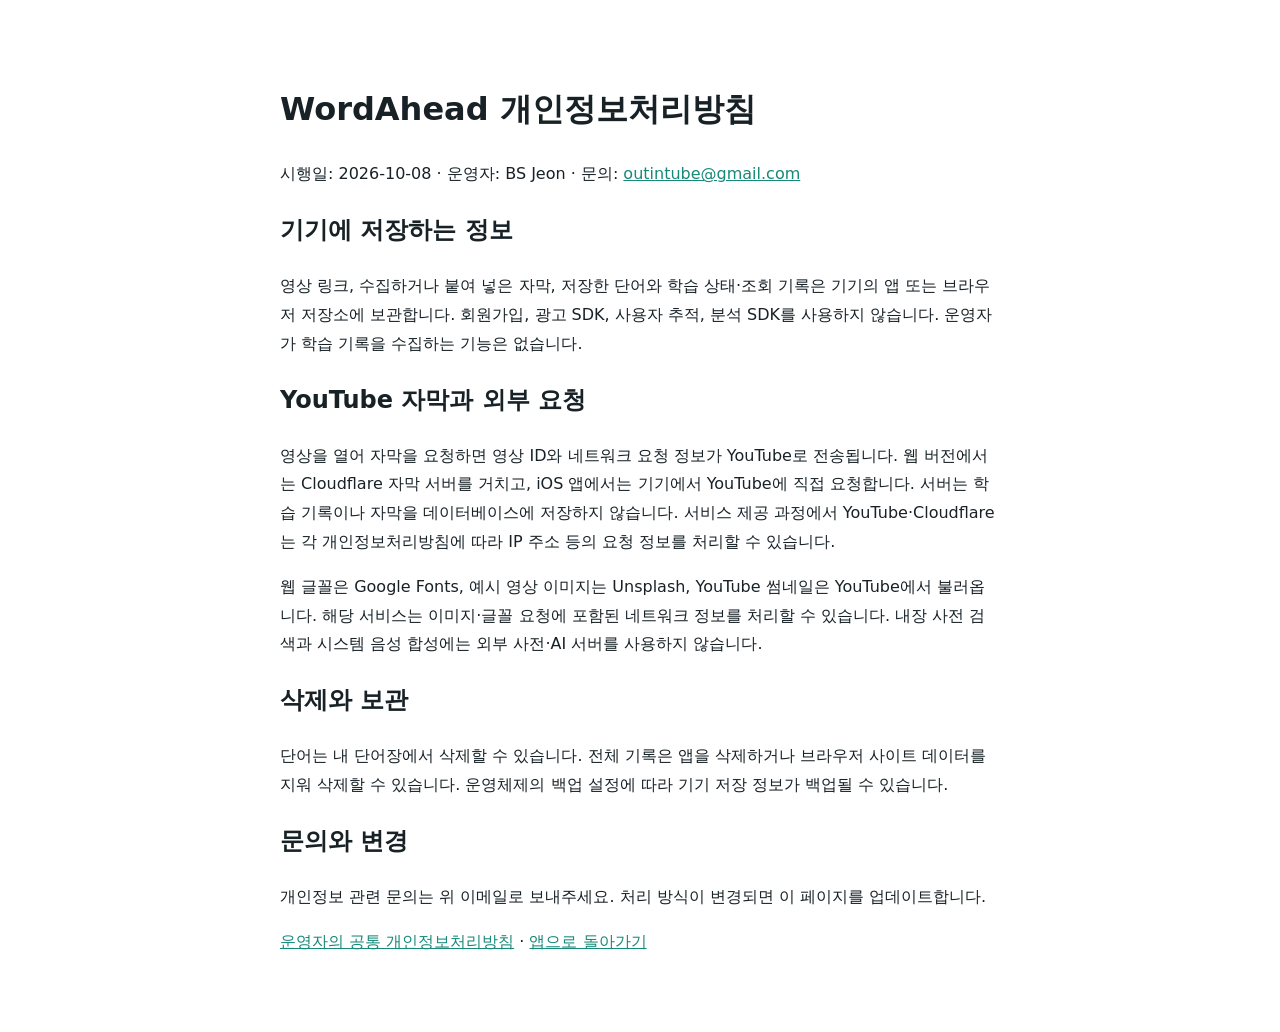
==== privacy.html @ a1f64313 "Add YouTube captions, offline dictionary, and iOS app" ====
<!doctype html><html lang="ko"><meta charset="utf-8"><meta name="viewport" content="width=device-width,initial-scale=1"><title>WordAhead 개인정보처리방침</title><style>body{max-width:720px;margin:40px auto;padding:20px;font:16px/1.8 system-ui;color:#172126}a{color:#168978}</style><body>
<h1>WordAhead 개인정보처리방침</h1><p>시행일: 2026-10-08 · 운영자: BS Jeon · 문의: <a href="mailto:outintube@gmail.com">outintube@gmail.com</a></p>
<h2>기기에 저장하는 정보</h2><p>영상 링크, 수집하거나 붙여 넣은 자막, 저장한 단어와 학습 상태·조회 기록은 기기의 앱 또는 브라우저 저장소에 보관합니다. 회원가입, 광고 SDK, 사용자 추적, 분석 SDK를 사용하지 않습니다. 운영자가 학습 기록을 수집하는 기능은 없습니다.</p>
<h2>YouTube 자막과 외부 요청</h2><p>영상을 열어 자막을 요청하면 영상 ID와 네트워크 요청 정보가 YouTube로 전송됩니다. 웹 버전에서는 Cloudflare 자막 서버를 거치고, iOS 앱에서는 기기에서 YouTube에 직접 요청합니다. 서버는 학습 기록이나 자막을 데이터베이스에 저장하지 않습니다. 서비스 제공 과정에서 YouTube·Cloudflare는 각 개인정보처리방침에 따라 IP 주소 등의 요청 정보를 처리할 수 있습니다.</p>
<p>웹 글꼴은 Google Fonts, 예시 영상 이미지는 Unsplash, YouTube 썸네일은 YouTube에서 불러옵니다. 해당 서비스는 이미지·글꼴 요청에 포함된 네트워크 정보를 처리할 수 있습니다. 내장 사전 검색과 시스템 음성 합성에는 외부 사전·AI 서버를 사용하지 않습니다.</p>
<h2>삭제와 보관</h2><p>단어는 내 단어장에서 삭제할 수 있습니다. 전체 기록은 앱을 삭제하거나 브라우저 사이트 데이터를 지워 삭제할 수 있습니다. 운영체제의 백업 설정에 따라 기기 저장 정보가 백업될 수 있습니다.</p>
<h2>문의와 변경</h2><p>개인정보 관련 문의는 위 이메일로 보내주세요. 처리 방식이 변경되면 이 페이지를 업데이트합니다.</p><p><a href="https://outinletter.github.io/privacy-policy/">운영자의 공통 개인정보처리방침</a> · <a href="index.html">앱으로 돌아가기</a></p></body></html>
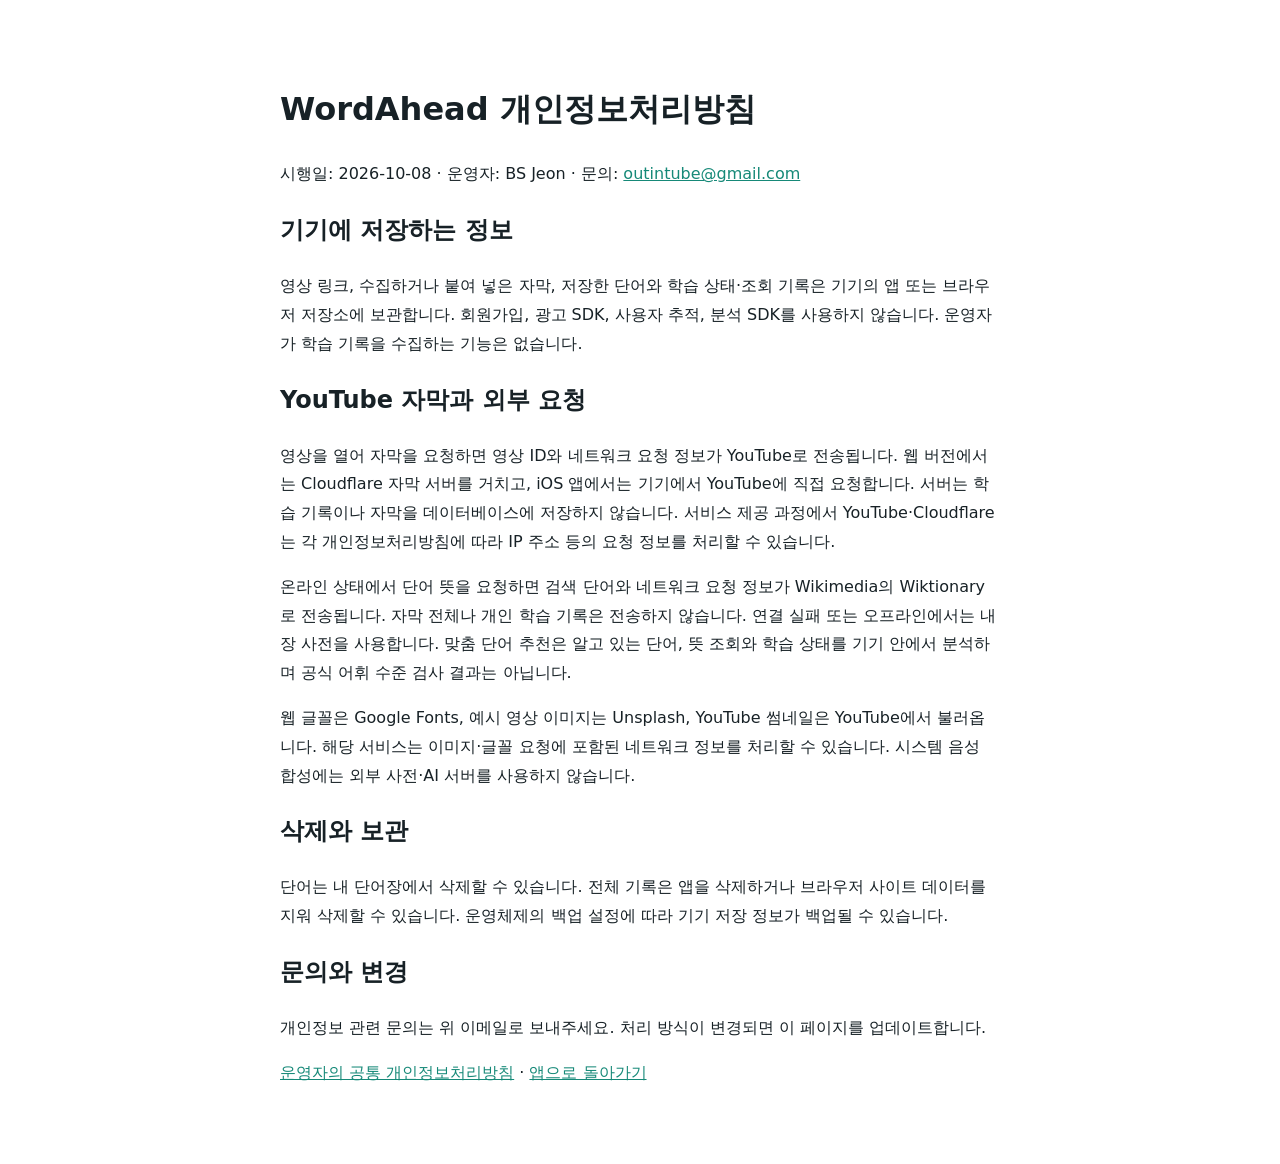
==== commit 2a909306: "Add online dictionary lookup and personalized caption vocabulary" ====
--- a/privacy.html
+++ b/privacy.html
@@ -2,6 +2,6 @@
 <h1>WordAhead 개인정보처리방침</h1><p>시행일: 2026-10-08 · 운영자: BS Jeon · 문의: <a href="mailto:outintube@gmail.com">outintube@gmail.com</a></p>
 <h2>기기에 저장하는 정보</h2><p>영상 링크, 수집하거나 붙여 넣은 자막, 저장한 단어와 학습 상태·조회 기록은 기기의 앱 또는 브라우저 저장소에 보관합니다. 회원가입, 광고 SDK, 사용자 추적, 분석 SDK를 사용하지 않습니다. 운영자가 학습 기록을 수집하는 기능은 없습니다.</p>
 <h2>YouTube 자막과 외부 요청</h2><p>영상을 열어 자막을 요청하면 영상 ID와 네트워크 요청 정보가 YouTube로 전송됩니다. 웹 버전에서는 Cloudflare 자막 서버를 거치고, iOS 앱에서는 기기에서 YouTube에 직접 요청합니다. 서버는 학습 기록이나 자막을 데이터베이스에 저장하지 않습니다. 서비스 제공 과정에서 YouTube·Cloudflare는 각 개인정보처리방침에 따라 IP 주소 등의 요청 정보를 처리할 수 있습니다.</p>
-<p>웹 글꼴은 Google Fonts, 예시 영상 이미지는 Unsplash, YouTube 썸네일은 YouTube에서 불러옵니다. 해당 서비스는 이미지·글꼴 요청에 포함된 네트워크 정보를 처리할 수 있습니다. 내장 사전 검색과 시스템 음성 합성에는 외부 사전·AI 서버를 사용하지 않습니다.</p>
+<p>온라인 상태에서 단어 뜻을 요청하면 검색 단어와 네트워크 요청 정보가 Wikimedia의 Wiktionary로 전송됩니다. 자막 전체나 개인 학습 기록은 전송하지 않습니다. 연결 실패 또는 오프라인에서는 내장 사전을 사용합니다. 맞춤 단어 추천은 알고 있는 단어, 뜻 조회와 학습 상태를 기기 안에서 분석하며 공식 어휘 수준 검사 결과는 아닙니다.</p><p>웹 글꼴은 Google Fonts, 예시 영상 이미지는 Unsplash, YouTube 썸네일은 YouTube에서 불러옵니다. 해당 서비스는 이미지·글꼴 요청에 포함된 네트워크 정보를 처리할 수 있습니다. 시스템 음성 합성에는 외부 사전·AI 서버를 사용하지 않습니다.</p>
 <h2>삭제와 보관</h2><p>단어는 내 단어장에서 삭제할 수 있습니다. 전체 기록은 앱을 삭제하거나 브라우저 사이트 데이터를 지워 삭제할 수 있습니다. 운영체제의 백업 설정에 따라 기기 저장 정보가 백업될 수 있습니다.</p>
 <h2>문의와 변경</h2><p>개인정보 관련 문의는 위 이메일로 보내주세요. 처리 방식이 변경되면 이 페이지를 업데이트합니다.</p><p><a href="https://outinletter.github.io/privacy-policy/">운영자의 공통 개인정보처리방침</a> · <a href="index.html">앱으로 돌아가기</a></p></body></html>
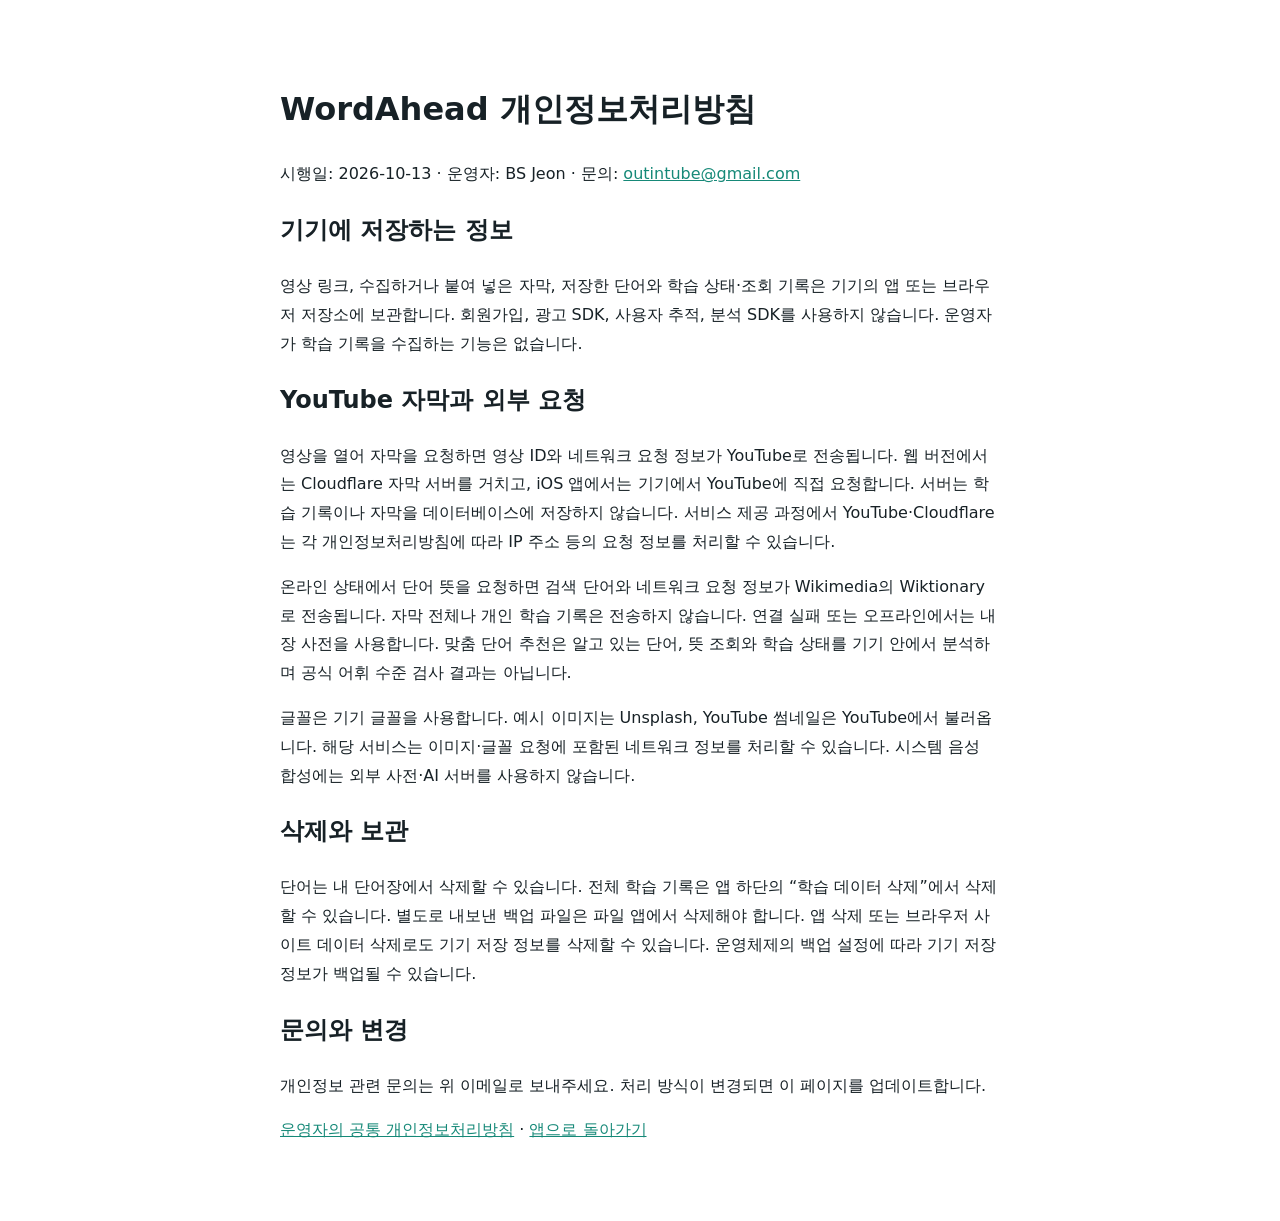
==== commit b0d2915f: "Improve review readiness, local data deletion and offline handling" ====
--- a/privacy.html
+++ b/privacy.html
@@ -1,7 +1,7 @@
 <!doctype html><html lang="ko"><meta charset="utf-8"><meta name="viewport" content="width=device-width,initial-scale=1"><title>WordAhead 개인정보처리방침</title><style>body{max-width:720px;margin:40px auto;padding:20px;font:16px/1.8 system-ui;color:#172126}a{color:#168978}</style><body>
-<h1>WordAhead 개인정보처리방침</h1><p>시행일: 2026-10-08 · 운영자: BS Jeon · 문의: <a href="mailto:outintube@gmail.com">outintube@gmail.com</a></p>
+<h1>WordAhead 개인정보처리방침</h1><p>시행일: 2026-10-13 · 운영자: BS Jeon · 문의: <a href="mailto:outintube@gmail.com">outintube@gmail.com</a></p>
 <h2>기기에 저장하는 정보</h2><p>영상 링크, 수집하거나 붙여 넣은 자막, 저장한 단어와 학습 상태·조회 기록은 기기의 앱 또는 브라우저 저장소에 보관합니다. 회원가입, 광고 SDK, 사용자 추적, 분석 SDK를 사용하지 않습니다. 운영자가 학습 기록을 수집하는 기능은 없습니다.</p>
 <h2>YouTube 자막과 외부 요청</h2><p>영상을 열어 자막을 요청하면 영상 ID와 네트워크 요청 정보가 YouTube로 전송됩니다. 웹 버전에서는 Cloudflare 자막 서버를 거치고, iOS 앱에서는 기기에서 YouTube에 직접 요청합니다. 서버는 학습 기록이나 자막을 데이터베이스에 저장하지 않습니다. 서비스 제공 과정에서 YouTube·Cloudflare는 각 개인정보처리방침에 따라 IP 주소 등의 요청 정보를 처리할 수 있습니다.</p>
-<p>온라인 상태에서 단어 뜻을 요청하면 검색 단어와 네트워크 요청 정보가 Wikimedia의 Wiktionary로 전송됩니다. 자막 전체나 개인 학습 기록은 전송하지 않습니다. 연결 실패 또는 오프라인에서는 내장 사전을 사용합니다. 맞춤 단어 추천은 알고 있는 단어, 뜻 조회와 학습 상태를 기기 안에서 분석하며 공식 어휘 수준 검사 결과는 아닙니다.</p><p>웹 글꼴은 Google Fonts, 예시 영상 이미지는 Unsplash, YouTube 썸네일은 YouTube에서 불러옵니다. 해당 서비스는 이미지·글꼴 요청에 포함된 네트워크 정보를 처리할 수 있습니다. 시스템 음성 합성에는 외부 사전·AI 서버를 사용하지 않습니다.</p>
-<h2>삭제와 보관</h2><p>단어는 내 단어장에서 삭제할 수 있습니다. 전체 기록은 앱을 삭제하거나 브라우저 사이트 데이터를 지워 삭제할 수 있습니다. 운영체제의 백업 설정에 따라 기기 저장 정보가 백업될 수 있습니다.</p>
+<p>온라인 상태에서 단어 뜻을 요청하면 검색 단어와 네트워크 요청 정보가 Wikimedia의 Wiktionary로 전송됩니다. 자막 전체나 개인 학습 기록은 전송하지 않습니다. 연결 실패 또는 오프라인에서는 내장 사전을 사용합니다. 맞춤 단어 추천은 알고 있는 단어, 뜻 조회와 학습 상태를 기기 안에서 분석하며 공식 어휘 수준 검사 결과는 아닙니다.</p><p>글꼴은 기기 글꼴을 사용합니다. 예시 이미지는 Unsplash, YouTube 썸네일은 YouTube에서 불러옵니다. 해당 서비스는 이미지·글꼴 요청에 포함된 네트워크 정보를 처리할 수 있습니다. 시스템 음성 합성에는 외부 사전·AI 서버를 사용하지 않습니다.</p>
+<h2>삭제와 보관</h2><p>단어는 내 단어장에서 삭제할 수 있습니다. 전체 학습 기록은 앱 하단의 “학습 데이터 삭제”에서 삭제할 수 있습니다. 별도로 내보낸 백업 파일은 파일 앱에서 삭제해야 합니다. 앱 삭제 또는 브라우저 사이트 데이터 삭제로도 기기 저장 정보를 삭제할 수 있습니다. 운영체제의 백업 설정에 따라 기기 저장 정보가 백업될 수 있습니다.</p>
 <h2>문의와 변경</h2><p>개인정보 관련 문의는 위 이메일로 보내주세요. 처리 방식이 변경되면 이 페이지를 업데이트합니다.</p><p><a href="https://outinletter.github.io/privacy-policy/">운영자의 공통 개인정보처리방침</a> · <a href="index.html">앱으로 돌아가기</a></p></body></html>
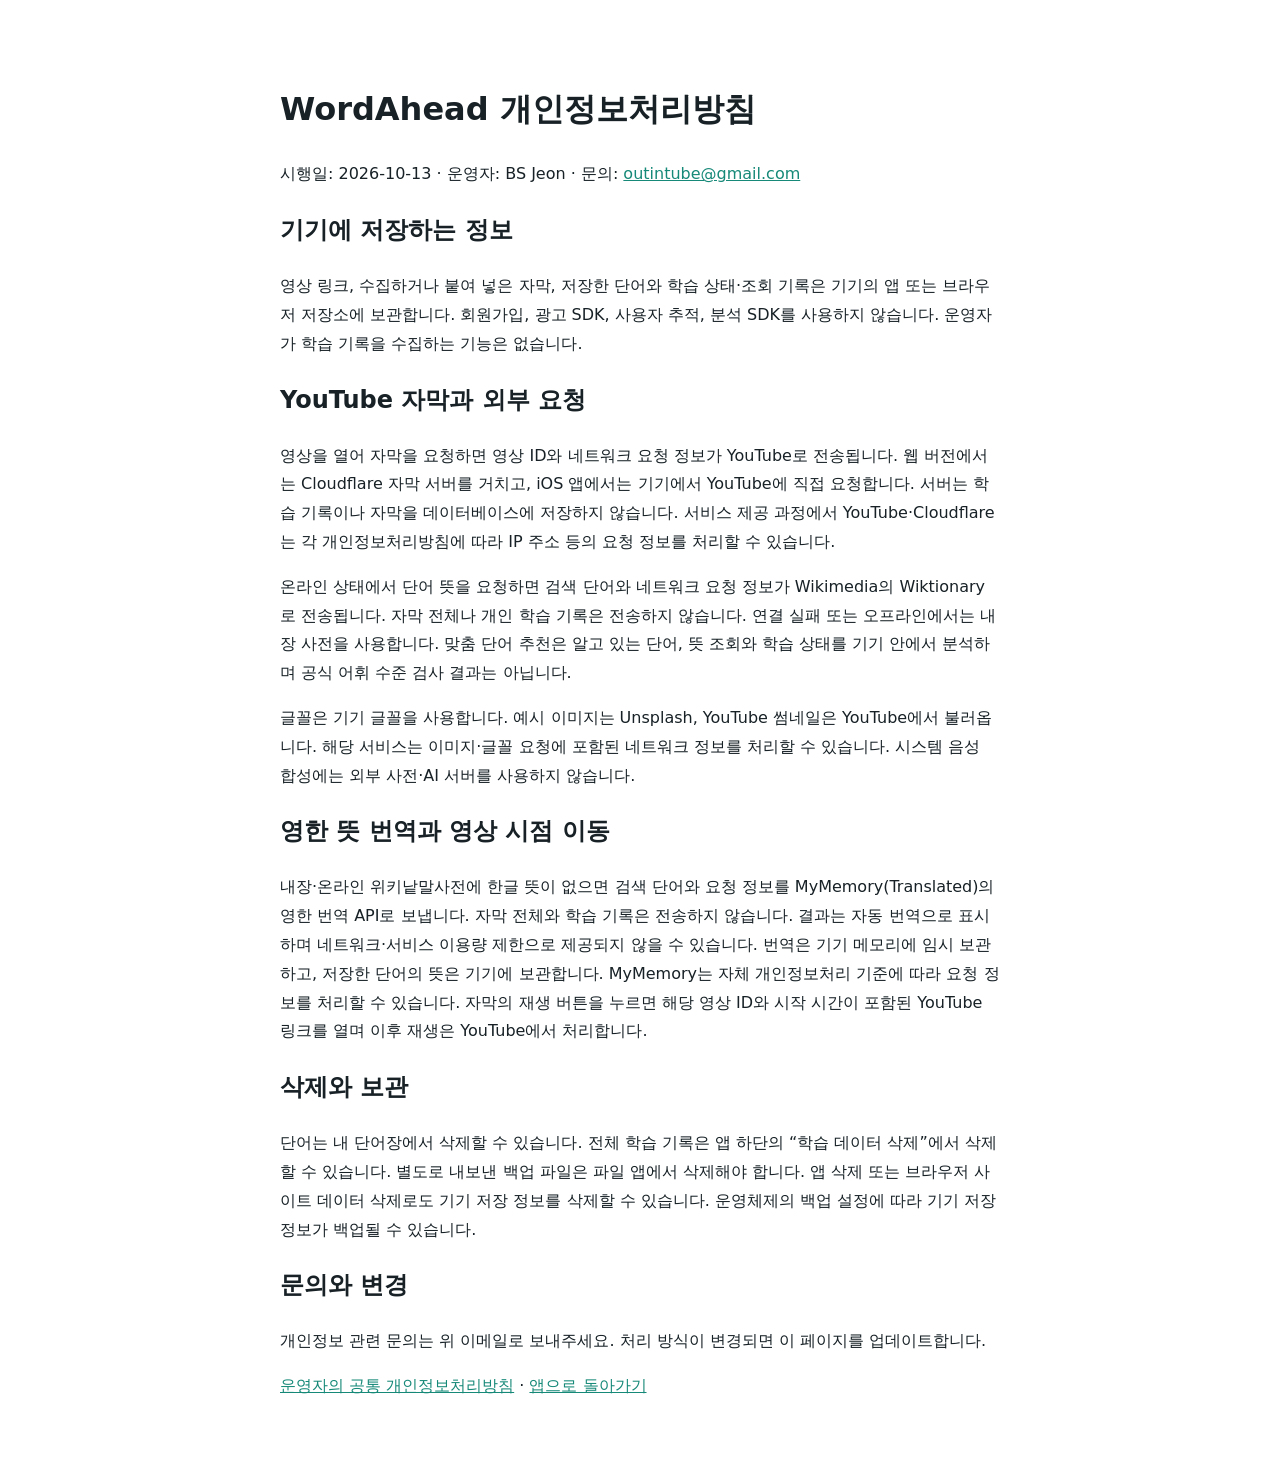
==== commit 43ffd4ba: "Filter basic vocabulary and improve Korean lookup and reader controls" ====
--- a/privacy.html
+++ b/privacy.html
@@ -3,5 +3,6 @@
 <h2>기기에 저장하는 정보</h2><p>영상 링크, 수집하거나 붙여 넣은 자막, 저장한 단어와 학습 상태·조회 기록은 기기의 앱 또는 브라우저 저장소에 보관합니다. 회원가입, 광고 SDK, 사용자 추적, 분석 SDK를 사용하지 않습니다. 운영자가 학습 기록을 수집하는 기능은 없습니다.</p>
 <h2>YouTube 자막과 외부 요청</h2><p>영상을 열어 자막을 요청하면 영상 ID와 네트워크 요청 정보가 YouTube로 전송됩니다. 웹 버전에서는 Cloudflare 자막 서버를 거치고, iOS 앱에서는 기기에서 YouTube에 직접 요청합니다. 서버는 학습 기록이나 자막을 데이터베이스에 저장하지 않습니다. 서비스 제공 과정에서 YouTube·Cloudflare는 각 개인정보처리방침에 따라 IP 주소 등의 요청 정보를 처리할 수 있습니다.</p>
 <p>온라인 상태에서 단어 뜻을 요청하면 검색 단어와 네트워크 요청 정보가 Wikimedia의 Wiktionary로 전송됩니다. 자막 전체나 개인 학습 기록은 전송하지 않습니다. 연결 실패 또는 오프라인에서는 내장 사전을 사용합니다. 맞춤 단어 추천은 알고 있는 단어, 뜻 조회와 학습 상태를 기기 안에서 분석하며 공식 어휘 수준 검사 결과는 아닙니다.</p><p>글꼴은 기기 글꼴을 사용합니다. 예시 이미지는 Unsplash, YouTube 썸네일은 YouTube에서 불러옵니다. 해당 서비스는 이미지·글꼴 요청에 포함된 네트워크 정보를 처리할 수 있습니다. 시스템 음성 합성에는 외부 사전·AI 서버를 사용하지 않습니다.</p>
+<h2>영한 뜻 번역과 영상 시점 이동</h2><p>내장·온라인 위키낱말사전에 한글 뜻이 없으면 검색 단어와 요청 정보를 MyMemory(Translated)의 영한 번역 API로 보냅니다. 자막 전체와 학습 기록은 전송하지 않습니다. 결과는 자동 번역으로 표시하며 네트워크·서비스 이용량 제한으로 제공되지 않을 수 있습니다. 번역은 기기 메모리에 임시 보관하고, 저장한 단어의 뜻은 기기에 보관합니다. MyMemory는 자체 개인정보처리 기준에 따라 요청 정보를 처리할 수 있습니다. 자막의 재생 버튼을 누르면 해당 영상 ID와 시작 시간이 포함된 YouTube 링크를 열며 이후 재생은 YouTube에서 처리합니다.</p>
 <h2>삭제와 보관</h2><p>단어는 내 단어장에서 삭제할 수 있습니다. 전체 학습 기록은 앱 하단의 “학습 데이터 삭제”에서 삭제할 수 있습니다. 별도로 내보낸 백업 파일은 파일 앱에서 삭제해야 합니다. 앱 삭제 또는 브라우저 사이트 데이터 삭제로도 기기 저장 정보를 삭제할 수 있습니다. 운영체제의 백업 설정에 따라 기기 저장 정보가 백업될 수 있습니다.</p>
 <h2>문의와 변경</h2><p>개인정보 관련 문의는 위 이메일로 보내주세요. 처리 방식이 변경되면 이 페이지를 업데이트합니다.</p><p><a href="https://outinletter.github.io/privacy-policy/">운영자의 공통 개인정보처리방침</a> · <a href="index.html">앱으로 돌아가기</a></p></body></html>
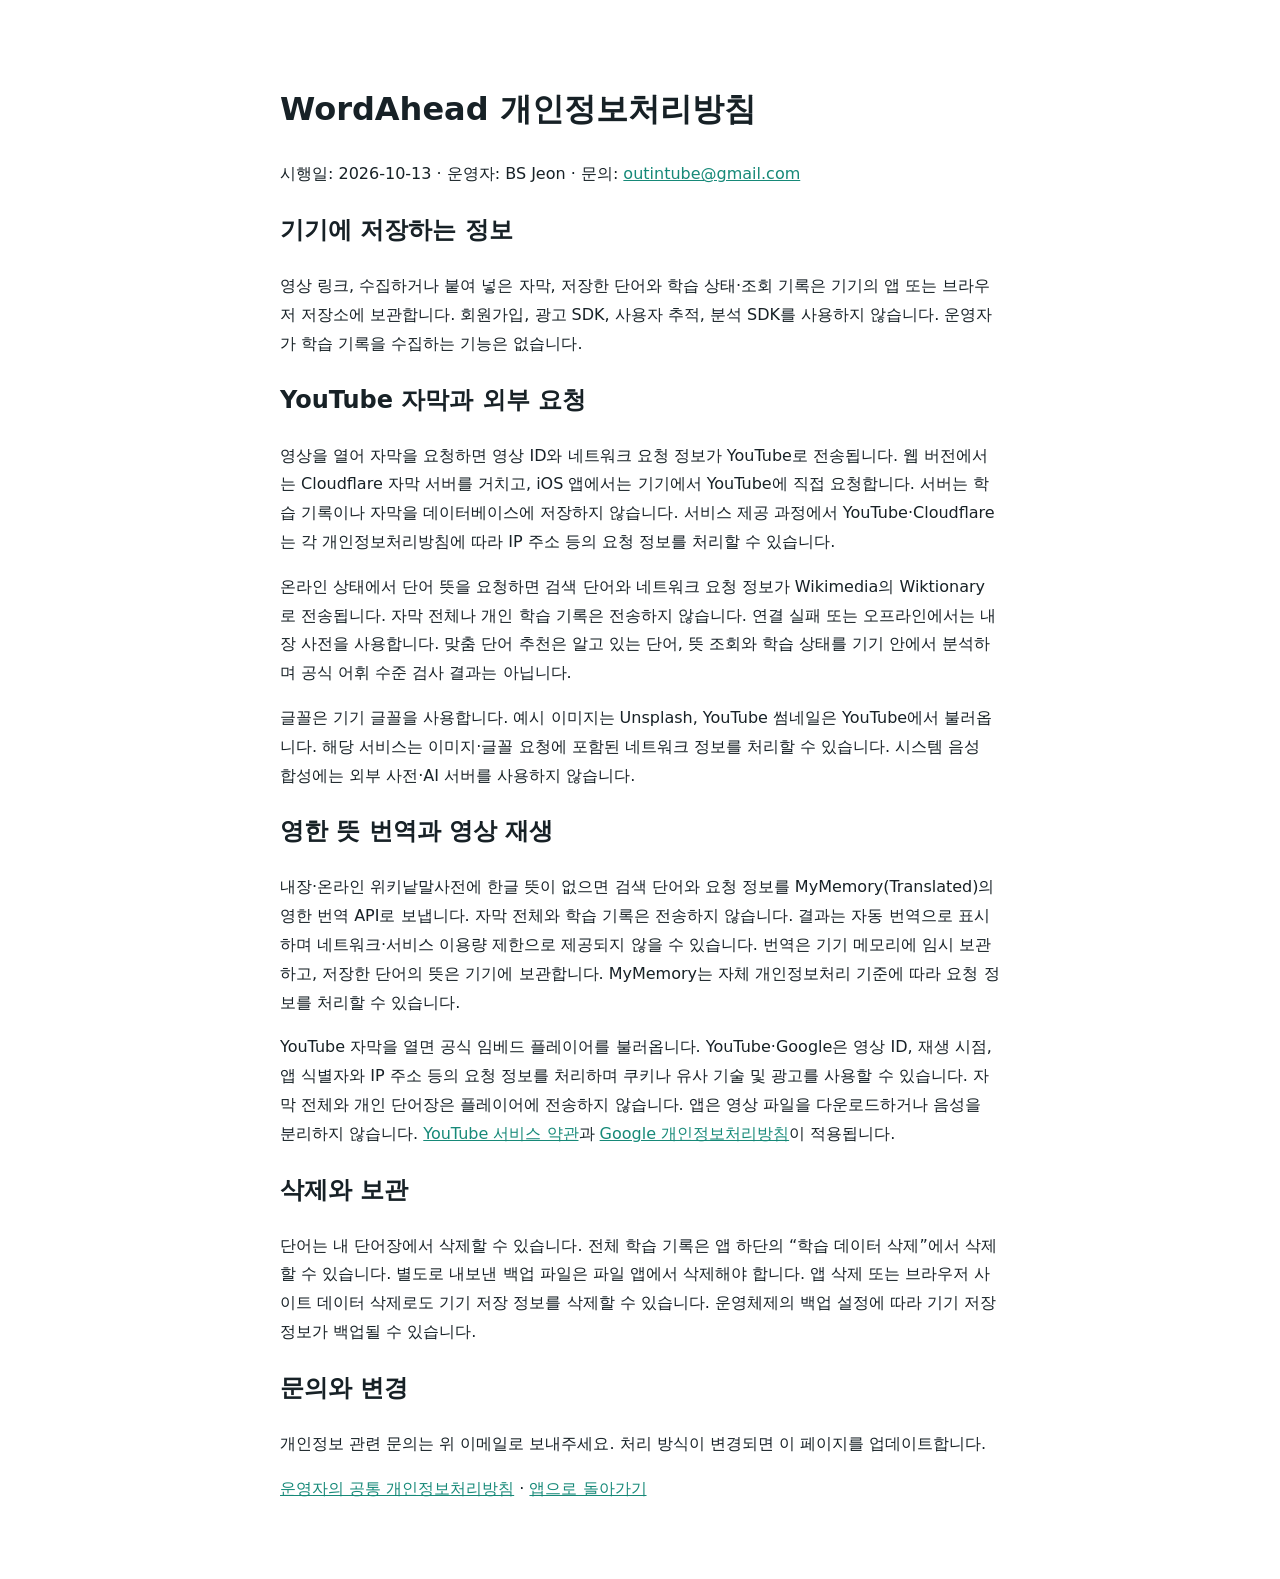
==== commit e3be3a13: "Embed official YouTube player with transcript seeking for 1.1.0" ====
--- a/privacy.html
+++ b/privacy.html
@@ -3,6 +3,6 @@
 <h2>기기에 저장하는 정보</h2><p>영상 링크, 수집하거나 붙여 넣은 자막, 저장한 단어와 학습 상태·조회 기록은 기기의 앱 또는 브라우저 저장소에 보관합니다. 회원가입, 광고 SDK, 사용자 추적, 분석 SDK를 사용하지 않습니다. 운영자가 학습 기록을 수집하는 기능은 없습니다.</p>
 <h2>YouTube 자막과 외부 요청</h2><p>영상을 열어 자막을 요청하면 영상 ID와 네트워크 요청 정보가 YouTube로 전송됩니다. 웹 버전에서는 Cloudflare 자막 서버를 거치고, iOS 앱에서는 기기에서 YouTube에 직접 요청합니다. 서버는 학습 기록이나 자막을 데이터베이스에 저장하지 않습니다. 서비스 제공 과정에서 YouTube·Cloudflare는 각 개인정보처리방침에 따라 IP 주소 등의 요청 정보를 처리할 수 있습니다.</p>
 <p>온라인 상태에서 단어 뜻을 요청하면 검색 단어와 네트워크 요청 정보가 Wikimedia의 Wiktionary로 전송됩니다. 자막 전체나 개인 학습 기록은 전송하지 않습니다. 연결 실패 또는 오프라인에서는 내장 사전을 사용합니다. 맞춤 단어 추천은 알고 있는 단어, 뜻 조회와 학습 상태를 기기 안에서 분석하며 공식 어휘 수준 검사 결과는 아닙니다.</p><p>글꼴은 기기 글꼴을 사용합니다. 예시 이미지는 Unsplash, YouTube 썸네일은 YouTube에서 불러옵니다. 해당 서비스는 이미지·글꼴 요청에 포함된 네트워크 정보를 처리할 수 있습니다. 시스템 음성 합성에는 외부 사전·AI 서버를 사용하지 않습니다.</p>
-<h2>영한 뜻 번역과 영상 시점 이동</h2><p>내장·온라인 위키낱말사전에 한글 뜻이 없으면 검색 단어와 요청 정보를 MyMemory(Translated)의 영한 번역 API로 보냅니다. 자막 전체와 학습 기록은 전송하지 않습니다. 결과는 자동 번역으로 표시하며 네트워크·서비스 이용량 제한으로 제공되지 않을 수 있습니다. 번역은 기기 메모리에 임시 보관하고, 저장한 단어의 뜻은 기기에 보관합니다. MyMemory는 자체 개인정보처리 기준에 따라 요청 정보를 처리할 수 있습니다. 자막의 재생 버튼을 누르면 해당 영상 ID와 시작 시간이 포함된 YouTube 링크를 열며 이후 재생은 YouTube에서 처리합니다.</p>
+<h2>영한 뜻 번역과 영상 재생</h2><p>내장·온라인 위키낱말사전에 한글 뜻이 없으면 검색 단어와 요청 정보를 MyMemory(Translated)의 영한 번역 API로 보냅니다. 자막 전체와 학습 기록은 전송하지 않습니다. 결과는 자동 번역으로 표시하며 네트워크·서비스 이용량 제한으로 제공되지 않을 수 있습니다. 번역은 기기 메모리에 임시 보관하고, 저장한 단어의 뜻은 기기에 보관합니다. MyMemory는 자체 개인정보처리 기준에 따라 요청 정보를 처리할 수 있습니다.</p><p>YouTube 자막을 열면 공식 임베드 플레이어를 불러옵니다. YouTube·Google은 영상 ID, 재생 시점, 앱 식별자와 IP 주소 등의 요청 정보를 처리하며 쿠키나 유사 기술 및 광고를 사용할 수 있습니다. 자막 전체와 개인 단어장은 플레이어에 전송하지 않습니다. 앱은 영상 파일을 다운로드하거나 음성을 분리하지 않습니다. <a href="https://www.youtube.com/t/terms">YouTube 서비스 약관</a>과 <a href="https://policies.google.com/privacy">Google 개인정보처리방침</a>이 적용됩니다.</p>
 <h2>삭제와 보관</h2><p>단어는 내 단어장에서 삭제할 수 있습니다. 전체 학습 기록은 앱 하단의 “학습 데이터 삭제”에서 삭제할 수 있습니다. 별도로 내보낸 백업 파일은 파일 앱에서 삭제해야 합니다. 앱 삭제 또는 브라우저 사이트 데이터 삭제로도 기기 저장 정보를 삭제할 수 있습니다. 운영체제의 백업 설정에 따라 기기 저장 정보가 백업될 수 있습니다.</p>
 <h2>문의와 변경</h2><p>개인정보 관련 문의는 위 이메일로 보내주세요. 처리 방식이 변경되면 이 페이지를 업데이트합니다.</p><p><a href="https://outinletter.github.io/privacy-policy/">운영자의 공통 개인정보처리방침</a> · <a href="index.html">앱으로 돌아가기</a></p></body></html>
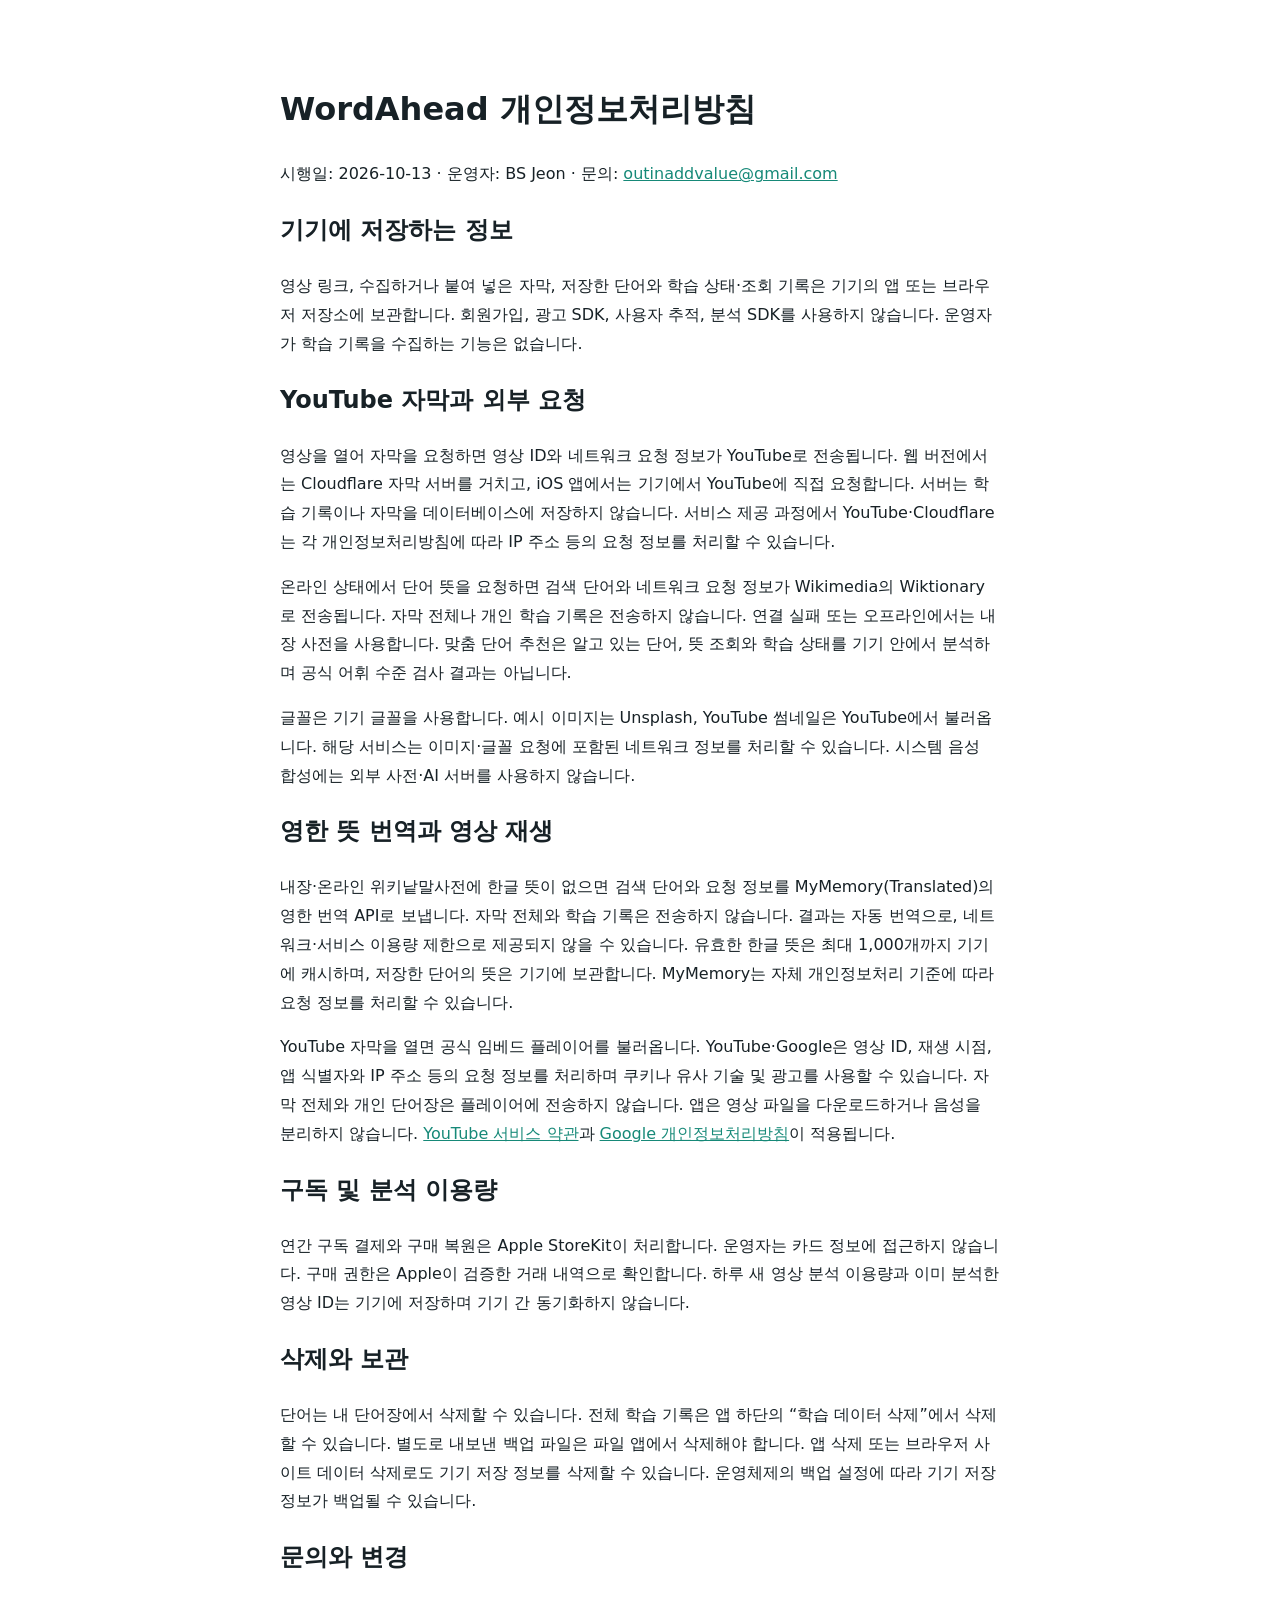
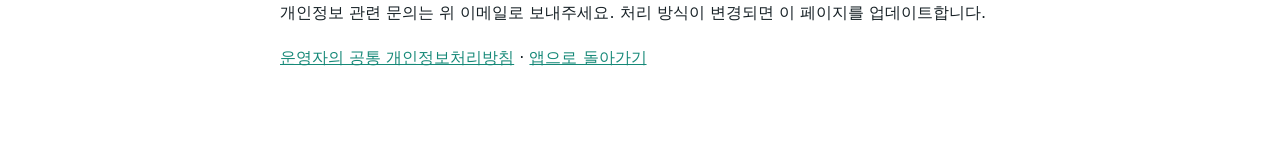
==== commit 190b19da: "Add annual learning subscription and refine dictionary and playback settings" ====
--- a/privacy.html
+++ b/privacy.html
@@ -1,8 +1,8 @@
 <!doctype html><html lang="ko"><meta charset="utf-8"><meta name="viewport" content="width=device-width,initial-scale=1"><title>WordAhead 개인정보처리방침</title><style>body{max-width:720px;margin:40px auto;padding:20px;font:16px/1.8 system-ui;color:#172126}a{color:#168978}</style><body>
-<h1>WordAhead 개인정보처리방침</h1><p>시행일: 2026-10-13 · 운영자: BS Jeon · 문의: <a href="mailto:outintube@gmail.com">outintube@gmail.com</a></p>
+<h1>WordAhead 개인정보처리방침</h1><p>시행일: 2026-10-13 · 운영자: BS Jeon · 문의: <a href="mailto:outinaddvalue@gmail.com">outinaddvalue@gmail.com</a></p>
 <h2>기기에 저장하는 정보</h2><p>영상 링크, 수집하거나 붙여 넣은 자막, 저장한 단어와 학습 상태·조회 기록은 기기의 앱 또는 브라우저 저장소에 보관합니다. 회원가입, 광고 SDK, 사용자 추적, 분석 SDK를 사용하지 않습니다. 운영자가 학습 기록을 수집하는 기능은 없습니다.</p>
 <h2>YouTube 자막과 외부 요청</h2><p>영상을 열어 자막을 요청하면 영상 ID와 네트워크 요청 정보가 YouTube로 전송됩니다. 웹 버전에서는 Cloudflare 자막 서버를 거치고, iOS 앱에서는 기기에서 YouTube에 직접 요청합니다. 서버는 학습 기록이나 자막을 데이터베이스에 저장하지 않습니다. 서비스 제공 과정에서 YouTube·Cloudflare는 각 개인정보처리방침에 따라 IP 주소 등의 요청 정보를 처리할 수 있습니다.</p>
 <p>온라인 상태에서 단어 뜻을 요청하면 검색 단어와 네트워크 요청 정보가 Wikimedia의 Wiktionary로 전송됩니다. 자막 전체나 개인 학습 기록은 전송하지 않습니다. 연결 실패 또는 오프라인에서는 내장 사전을 사용합니다. 맞춤 단어 추천은 알고 있는 단어, 뜻 조회와 학습 상태를 기기 안에서 분석하며 공식 어휘 수준 검사 결과는 아닙니다.</p><p>글꼴은 기기 글꼴을 사용합니다. 예시 이미지는 Unsplash, YouTube 썸네일은 YouTube에서 불러옵니다. 해당 서비스는 이미지·글꼴 요청에 포함된 네트워크 정보를 처리할 수 있습니다. 시스템 음성 합성에는 외부 사전·AI 서버를 사용하지 않습니다.</p>
-<h2>영한 뜻 번역과 영상 재생</h2><p>내장·온라인 위키낱말사전에 한글 뜻이 없으면 검색 단어와 요청 정보를 MyMemory(Translated)의 영한 번역 API로 보냅니다. 자막 전체와 학습 기록은 전송하지 않습니다. 결과는 자동 번역으로 표시하며 네트워크·서비스 이용량 제한으로 제공되지 않을 수 있습니다. 번역은 기기 메모리에 임시 보관하고, 저장한 단어의 뜻은 기기에 보관합니다. MyMemory는 자체 개인정보처리 기준에 따라 요청 정보를 처리할 수 있습니다.</p><p>YouTube 자막을 열면 공식 임베드 플레이어를 불러옵니다. YouTube·Google은 영상 ID, 재생 시점, 앱 식별자와 IP 주소 등의 요청 정보를 처리하며 쿠키나 유사 기술 및 광고를 사용할 수 있습니다. 자막 전체와 개인 단어장은 플레이어에 전송하지 않습니다. 앱은 영상 파일을 다운로드하거나 음성을 분리하지 않습니다. <a href="https://www.youtube.com/t/terms">YouTube 서비스 약관</a>과 <a href="https://policies.google.com/privacy">Google 개인정보처리방침</a>이 적용됩니다.</p>
-<h2>삭제와 보관</h2><p>단어는 내 단어장에서 삭제할 수 있습니다. 전체 학습 기록은 앱 하단의 “학습 데이터 삭제”에서 삭제할 수 있습니다. 별도로 내보낸 백업 파일은 파일 앱에서 삭제해야 합니다. 앱 삭제 또는 브라우저 사이트 데이터 삭제로도 기기 저장 정보를 삭제할 수 있습니다. 운영체제의 백업 설정에 따라 기기 저장 정보가 백업될 수 있습니다.</p>
+<h2>영한 뜻 번역과 영상 재생</h2><p>내장·온라인 위키낱말사전에 한글 뜻이 없으면 검색 단어와 요청 정보를 MyMemory(Translated)의 영한 번역 API로 보냅니다. 자막 전체와 학습 기록은 전송하지 않습니다. 결과는 자동 번역으로, 네트워크·서비스 이용량 제한으로 제공되지 않을 수 있습니다. 유효한 한글 뜻은 최대 1,000개까지 기기에 캐시하며, 저장한 단어의 뜻은 기기에 보관합니다. MyMemory는 자체 개인정보처리 기준에 따라 요청 정보를 처리할 수 있습니다.</p><p>YouTube 자막을 열면 공식 임베드 플레이어를 불러옵니다. YouTube·Google은 영상 ID, 재생 시점, 앱 식별자와 IP 주소 등의 요청 정보를 처리하며 쿠키나 유사 기술 및 광고를 사용할 수 있습니다. 자막 전체와 개인 단어장은 플레이어에 전송하지 않습니다. 앱은 영상 파일을 다운로드하거나 음성을 분리하지 않습니다. <a href="https://www.youtube.com/t/terms">YouTube 서비스 약관</a>과 <a href="https://policies.google.com/privacy">Google 개인정보처리방침</a>이 적용됩니다.</p>
+<h2>구독 및 분석 이용량</h2><p>연간 구독 결제와 구매 복원은 Apple StoreKit이 처리합니다. 운영자는 카드 정보에 접근하지 않습니다. 구매 권한은 Apple이 검증한 거래 내역으로 확인합니다. 하루 새 영상 분석 이용량과 이미 분석한 영상 ID는 기기에 저장하며 기기 간 동기화하지 않습니다.</p><h2>삭제와 보관</h2><p>단어는 내 단어장에서 삭제할 수 있습니다. 전체 학습 기록은 앱 하단의 “학습 데이터 삭제”에서 삭제할 수 있습니다. 별도로 내보낸 백업 파일은 파일 앱에서 삭제해야 합니다. 앱 삭제 또는 브라우저 사이트 데이터 삭제로도 기기 저장 정보를 삭제할 수 있습니다. 운영체제의 백업 설정에 따라 기기 저장 정보가 백업될 수 있습니다.</p>
 <h2>문의와 변경</h2><p>개인정보 관련 문의는 위 이메일로 보내주세요. 처리 방식이 변경되면 이 페이지를 업데이트합니다.</p><p><a href="https://outinletter.github.io/privacy-policy/">운영자의 공통 개인정보처리방침</a> · <a href="index.html">앱으로 돌아가기</a></p></body></html>
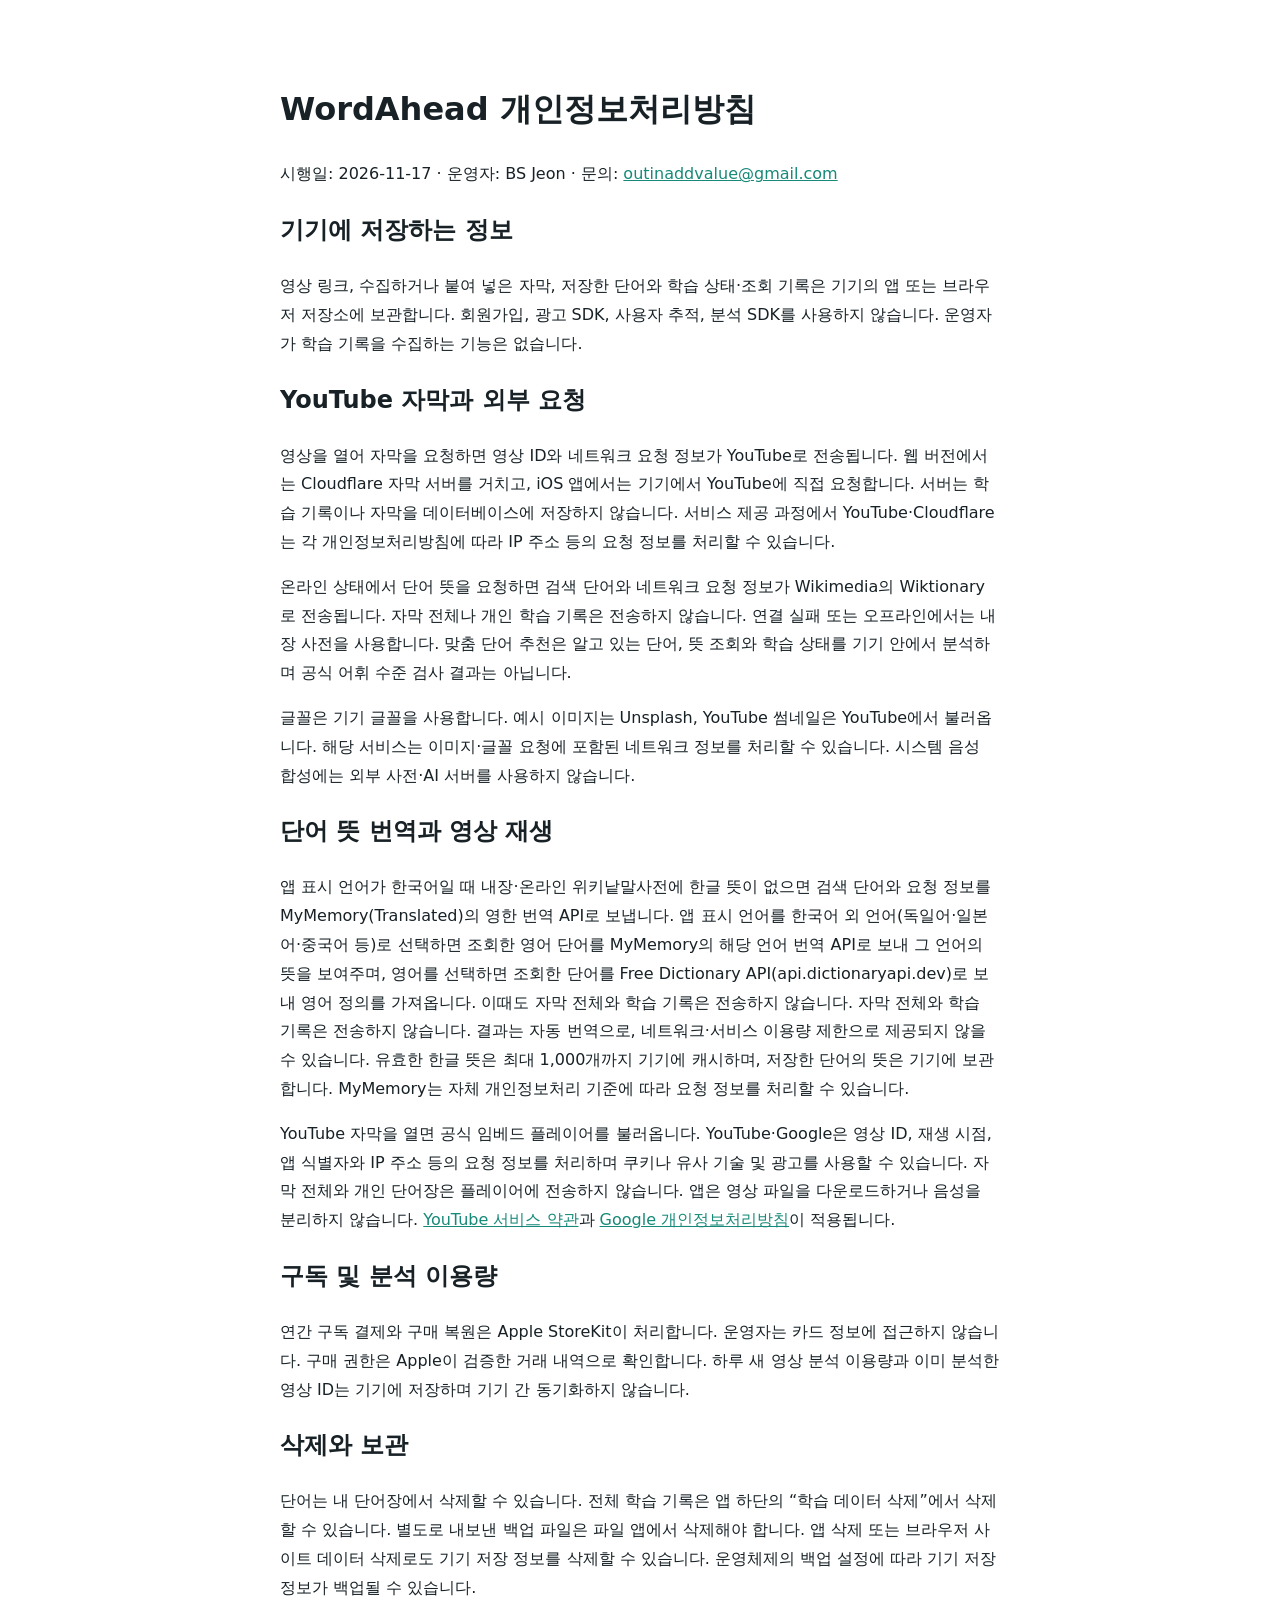
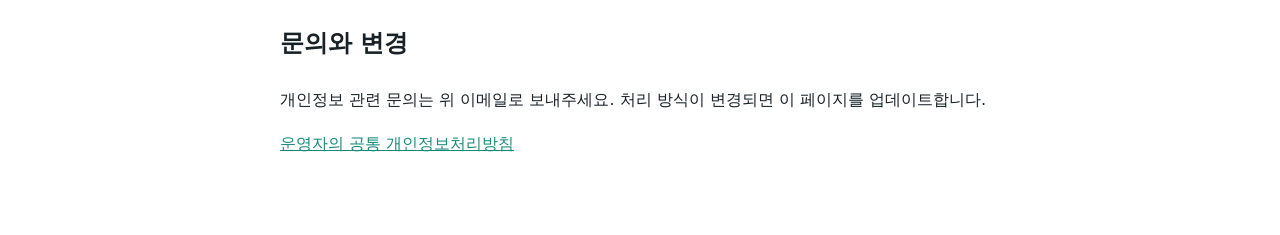
==== commit 66d84b47: "Per-language online word meanings, 12 UI languages, popup/gesture fixes, restore privacy and support" ====
--- a/privacy.html
+++ b/privacy.html
@@ -1,8 +1,8 @@
 <!doctype html><html lang="ko"><meta charset="utf-8"><meta name="viewport" content="width=device-width,initial-scale=1"><title>WordAhead 개인정보처리방침</title><style>body{max-width:720px;margin:40px auto;padding:20px;font:16px/1.8 system-ui;color:#172126}a{color:#168978}</style><body>
-<h1>WordAhead 개인정보처리방침</h1><p>시행일: 2026-10-13 · 운영자: BS Jeon · 문의: <a href="mailto:outinaddvalue@gmail.com">outinaddvalue@gmail.com</a></p>
+<h1>WordAhead 개인정보처리방침</h1><p>시행일: 2026-11-17 · 운영자: BS Jeon · 문의: <a href="mailto:outinaddvalue@gmail.com">outinaddvalue@gmail.com</a></p>
 <h2>기기에 저장하는 정보</h2><p>영상 링크, 수집하거나 붙여 넣은 자막, 저장한 단어와 학습 상태·조회 기록은 기기의 앱 또는 브라우저 저장소에 보관합니다. 회원가입, 광고 SDK, 사용자 추적, 분석 SDK를 사용하지 않습니다. 운영자가 학습 기록을 수집하는 기능은 없습니다.</p>
 <h2>YouTube 자막과 외부 요청</h2><p>영상을 열어 자막을 요청하면 영상 ID와 네트워크 요청 정보가 YouTube로 전송됩니다. 웹 버전에서는 Cloudflare 자막 서버를 거치고, iOS 앱에서는 기기에서 YouTube에 직접 요청합니다. 서버는 학습 기록이나 자막을 데이터베이스에 저장하지 않습니다. 서비스 제공 과정에서 YouTube·Cloudflare는 각 개인정보처리방침에 따라 IP 주소 등의 요청 정보를 처리할 수 있습니다.</p>
 <p>온라인 상태에서 단어 뜻을 요청하면 검색 단어와 네트워크 요청 정보가 Wikimedia의 Wiktionary로 전송됩니다. 자막 전체나 개인 학습 기록은 전송하지 않습니다. 연결 실패 또는 오프라인에서는 내장 사전을 사용합니다. 맞춤 단어 추천은 알고 있는 단어, 뜻 조회와 학습 상태를 기기 안에서 분석하며 공식 어휘 수준 검사 결과는 아닙니다.</p><p>글꼴은 기기 글꼴을 사용합니다. 예시 이미지는 Unsplash, YouTube 썸네일은 YouTube에서 불러옵니다. 해당 서비스는 이미지·글꼴 요청에 포함된 네트워크 정보를 처리할 수 있습니다. 시스템 음성 합성에는 외부 사전·AI 서버를 사용하지 않습니다.</p>
-<h2>영한 뜻 번역과 영상 재생</h2><p>내장·온라인 위키낱말사전에 한글 뜻이 없으면 검색 단어와 요청 정보를 MyMemory(Translated)의 영한 번역 API로 보냅니다. 자막 전체와 학습 기록은 전송하지 않습니다. 결과는 자동 번역으로, 네트워크·서비스 이용량 제한으로 제공되지 않을 수 있습니다. 유효한 한글 뜻은 최대 1,000개까지 기기에 캐시하며, 저장한 단어의 뜻은 기기에 보관합니다. MyMemory는 자체 개인정보처리 기준에 따라 요청 정보를 처리할 수 있습니다.</p><p>YouTube 자막을 열면 공식 임베드 플레이어를 불러옵니다. YouTube·Google은 영상 ID, 재생 시점, 앱 식별자와 IP 주소 등의 요청 정보를 처리하며 쿠키나 유사 기술 및 광고를 사용할 수 있습니다. 자막 전체와 개인 단어장은 플레이어에 전송하지 않습니다. 앱은 영상 파일을 다운로드하거나 음성을 분리하지 않습니다. <a href="https://www.youtube.com/t/terms">YouTube 서비스 약관</a>과 <a href="https://policies.google.com/privacy">Google 개인정보처리방침</a>이 적용됩니다.</p>
+<h2>단어 뜻 번역과 영상 재생</h2><p>앱 표시 언어가 한국어일 때 내장·온라인 위키낱말사전에 한글 뜻이 없으면 검색 단어와 요청 정보를 MyMemory(Translated)의 영한 번역 API로 보냅니다. 앱 표시 언어를 한국어 외 언어(독일어·일본어·중국어 등)로 선택하면 조회한 영어 단어를 MyMemory의 해당 언어 번역 API로 보내 그 언어의 뜻을 보여주며, 영어를 선택하면 조회한 단어를 Free Dictionary API(api.dictionaryapi.dev)로 보내 영어 정의를 가져옵니다. 이때도 자막 전체와 학습 기록은 전송하지 않습니다. 자막 전체와 학습 기록은 전송하지 않습니다. 결과는 자동 번역으로, 네트워크·서비스 이용량 제한으로 제공되지 않을 수 있습니다. 유효한 한글 뜻은 최대 1,000개까지 기기에 캐시하며, 저장한 단어의 뜻은 기기에 보관합니다. MyMemory는 자체 개인정보처리 기준에 따라 요청 정보를 처리할 수 있습니다.</p><p>YouTube 자막을 열면 공식 임베드 플레이어를 불러옵니다. YouTube·Google은 영상 ID, 재생 시점, 앱 식별자와 IP 주소 등의 요청 정보를 처리하며 쿠키나 유사 기술 및 광고를 사용할 수 있습니다. 자막 전체와 개인 단어장은 플레이어에 전송하지 않습니다. 앱은 영상 파일을 다운로드하거나 음성을 분리하지 않습니다. <a href="https://www.youtube.com/t/terms">YouTube 서비스 약관</a>과 <a href="https://policies.google.com/privacy">Google 개인정보처리방침</a>이 적용됩니다.</p>
 <h2>구독 및 분석 이용량</h2><p>연간 구독 결제와 구매 복원은 Apple StoreKit이 처리합니다. 운영자는 카드 정보에 접근하지 않습니다. 구매 권한은 Apple이 검증한 거래 내역으로 확인합니다. 하루 새 영상 분석 이용량과 이미 분석한 영상 ID는 기기에 저장하며 기기 간 동기화하지 않습니다.</p><h2>삭제와 보관</h2><p>단어는 내 단어장에서 삭제할 수 있습니다. 전체 학습 기록은 앱 하단의 “학습 데이터 삭제”에서 삭제할 수 있습니다. 별도로 내보낸 백업 파일은 파일 앱에서 삭제해야 합니다. 앱 삭제 또는 브라우저 사이트 데이터 삭제로도 기기 저장 정보를 삭제할 수 있습니다. 운영체제의 백업 설정에 따라 기기 저장 정보가 백업될 수 있습니다.</p>
-<h2>문의와 변경</h2><p>개인정보 관련 문의는 위 이메일로 보내주세요. 처리 방식이 변경되면 이 페이지를 업데이트합니다.</p><p><a href="https://outinletter.github.io/privacy-policy/">운영자의 공통 개인정보처리방침</a> · <a href="index.html">앱으로 돌아가기</a></p></body></html>
+<h2>문의와 변경</h2><p>개인정보 관련 문의는 위 이메일로 보내주세요. 처리 방식이 변경되면 이 페이지를 업데이트합니다.</p><p><a href="https://outinletter.github.io/privacy-policy/">운영자의 공통 개인정보처리방침</a></p></body></html>
